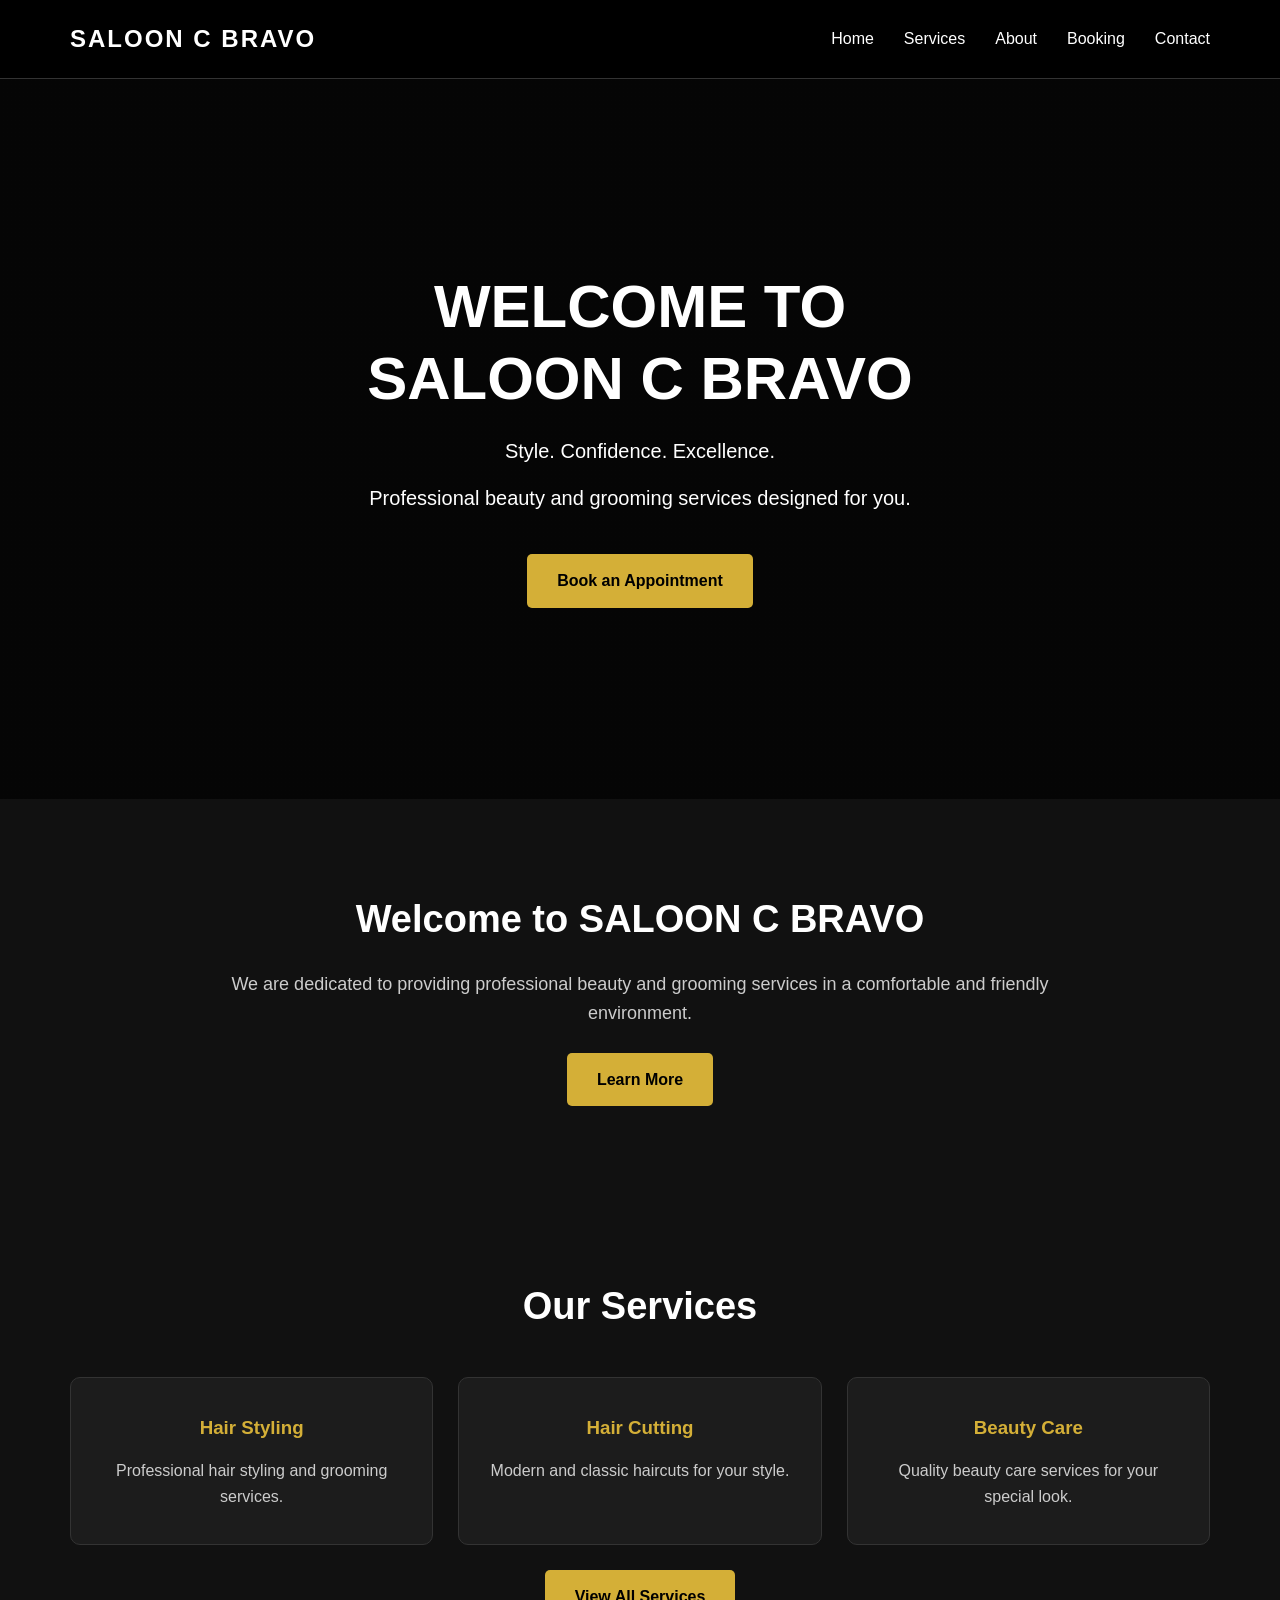
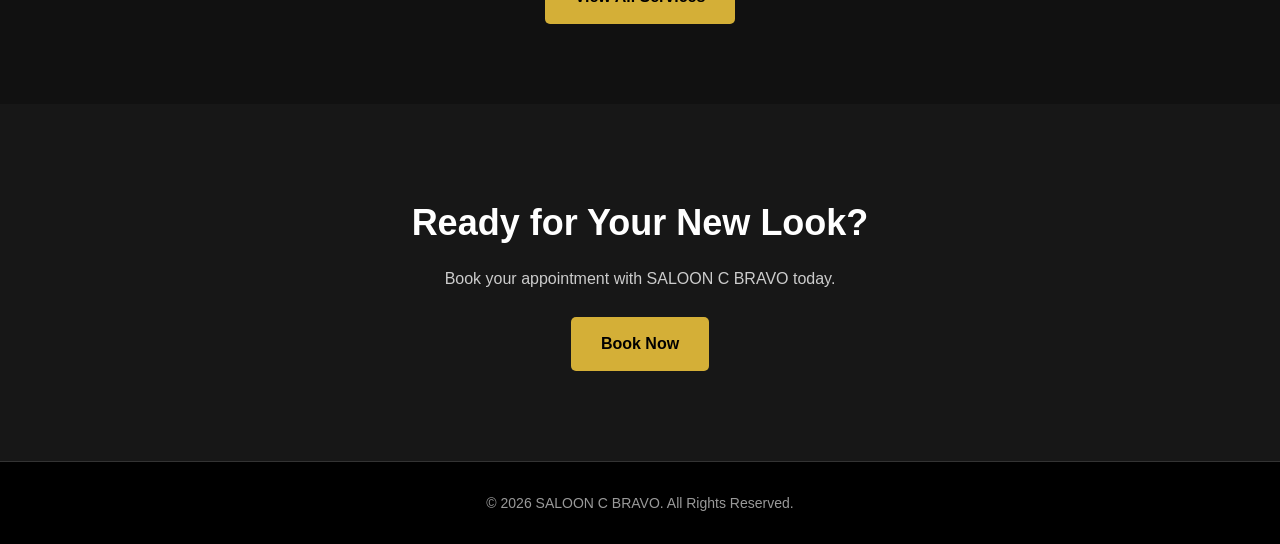
==== index.html @ e82758f7 "Add files via upload" ====
<!DOCTYPE html>
<html lang="en">

<head>
    <meta charset="UTF-8">
    <meta name="viewport" content="width=device-width, initial-scale=1.0">

    <title>SALOON C BRAVO</title>

    <link rel="stylesheet" href="style.css">
</head>

<body>

    <!-- Navigation -->
    <header>
        <nav class="navbar">

            <div class="logo">
                SALOON C BRAVO
            </div>

            <ul class="nav-links">
                <li><a href="index.html">Home</a></li>
                <li><a href="services.html">Services</a></li>
                <li><a href="about.html">About</a></li>
                <li><a href="booking.html">Booking</a></li>
                <li><a href="contact.html">Contact</a></li>
            </ul>

        </nav>
    </header>


    <!-- Home Section -->
    <main>

        <section class="hero">

            <div class="hero-content">

                <h1>WELCOME TO<br>SALOON C BRAVO</h1>

                <p>
                    Style. Confidence. Excellence.
                </p>

                <p>
                    Professional beauty and grooming services
                    designed for you.
                </p>

                <a href="booking.html" class="btn">
                    Book an Appointment
                </a>

            </div>

        </section>


        <!-- Introduction -->
        <section class="intro">

            <h2>Welcome to SALOON C BRAVO</h2>

            <p>
                We are dedicated to providing professional
                beauty and grooming services in a comfortable
                and friendly environment.
            </p>

            <a href="about.html" class="btn">
                Learn More
            </a>

        </section>


        <!-- Services Preview -->
        <section class="services-preview">

            <h2>Our Services</h2>

            <div class="service-cards">

                <div class="service-card">
                    <h3>Hair Styling</h3>
                    <p>
                        Professional hair styling and grooming
                        services.
                    </p>
                </div>

                <div class="service-card">
                    <h3>Hair Cutting</h3>
                    <p>
                        Modern and classic haircuts
                        for your style.
                    </p>
                </div>

                <div class="service-card">
                    <h3>Beauty Care</h3>
                    <p>
                        Quality beauty care services
                        for your special look.
                    </p>
                </div>

            </div>

            <a href="services.html" class="btn">
                View All Services
            </a>

        </section>


        <!-- Booking Preview -->
        <section class="booking-preview">

            <h2>Ready for Your New Look?</h2>

            <p>
                Book your appointment with SALOON C BRAVO today.
            </p>

            <a href="booking.html" class="btn">
                Book Now
            </a>

        </section>

    </main>


    <!-- Footer -->
    <footer>

        <p>
            © 2026 SALOON C BRAVO. All Rights Reserved.
        </p>

    </footer>


    <script src="script.js"></script>

</body>

</html>
---- style.css ----
/* ========================================
   SALOON C BRAVO
   Main Website Styles
======================================== */


/* ========================================
   GENERAL
======================================== */

* {
    margin: 0;
    padding: 0;
    box-sizing: border-box;
}

html {
    scroll-behavior: smooth;
}

body {
    font-family: Arial, Helvetica, sans-serif;
    background: #111111;
    color: #ffffff;
    line-height: 1.6;
}


/* ========================================
   NAVIGATION
======================================== */

header {
    width: 100%;
    background: #000000;
    border-bottom: 1px solid #333333;
}

.navbar {
    max-width: 1200px;
    margin: auto;
    padding: 20px 30px;

    display: flex;
    justify-content: space-between;
    align-items: center;
}

.logo {
    font-size: 24px;
    font-weight: bold;
    letter-spacing: 2px;
}

.nav-links {
    list-style: none;

    display: flex;
    gap: 30px;
}

.nav-links a {
    color: #ffffff;
    text-decoration: none;
    font-size: 16px;
    transition: 0.3s;
}

.nav-links a:hover {
    color: #d4af37;
}


/* ========================================
   HERO
======================================== */

.hero {
    min-height: 80vh;

    display: flex;
    justify-content: center;
    align-items: center;

    text-align: center;

    padding: 60px 20px;

    background:
        linear-gradient(
            rgba(0, 0, 0, 0.7),
            rgba(0, 0, 0, 0.7)
        );
}

.hero-content {
    max-width: 800px;
}

.hero h1 {
    font-size: 60px;
    line-height: 1.2;
    margin-bottom: 20px;
}

.hero p {
    font-size: 20px;
    margin-bottom: 15px;
}


/* ========================================
   BUTTON
======================================== */

.btn {
    display: inline-block;

    margin-top: 25px;
    padding: 14px 30px;

    background: #d4af37;
    color: #000000;

    text-decoration: none;

    border: none;
    border-radius: 5px;

    font-size: 16px;
    font-weight: bold;

    cursor: pointer;

    transition: 0.3s;
}

.btn:hover {
    background: #ffffff;
    transform: translateY(-2px);
}


/* ========================================
   INTRODUCTION
======================================== */

.intro {
    max-width: 900px;
    margin: auto;

    padding: 90px 20px;

    text-align: center;
}

.intro h2 {
    font-size: 38px;
    margin-bottom: 20px;
}

.intro p {
    color: #cccccc;
    font-size: 18px;
}


/* ========================================
   SERVICES
======================================== */

.services-preview,
.services-page {
    max-width: 1200px;
    margin: auto;

    padding: 80px 30px;

    text-align: center;
}

.services-preview h2,
.services-page h2 {
    margin-bottom: 40px;
    font-size: 38px;
}

.service-cards {
    display: grid;

    grid-template-columns:
        repeat(3, 1fr);

    gap: 25px;
}

.service-card {
    background: #1c1c1c;

    padding: 35px 25px;

    border: 1px solid #333333;
    border-radius: 10px;

    transition: 0.3s;
}

.service-card:hover {
    transform: translateY(-5px);
    border-color: #d4af37;
}

.service-card h2,
.service-card h3 {
    margin-bottom: 15px;
}

.service-card h3 {
    color: #d4af37;
}

.service-card p {
    color: #cccccc;
}


/* ========================================
   PAGE HEADER
======================================== */

.page-header {
    text-align: center;

    padding: 100px 20px 60px;

    background: #171717;
}

.page-header h1 {
    font-size: 50px;
    margin-bottom: 15px;
}

.page-header p {
    color: #cccccc;
    font-size: 18px;
}


/* ========================================
   ABOUT PAGE
======================================== */

.about-page {
    max-width: 1000px;
    margin: auto;

    padding: 80px 30px;
}

.about-content {
    background: #1c1c1c;

    padding: 35px;

    margin-bottom: 25px;

    border-radius: 10px;
    border: 1px solid #333333;
}

.about-content h2 {
    color: #d4af37;
    margin-bottom: 20px;
}

.about-content p {
    color: #cccccc;
    margin-bottom: 15px;
}

.about-list {
    padding-left: 25px;
}

.about-list li {
    margin-bottom: 10px;
    color: #cccccc;
}


/* ========================================
   BOOKING
======================================== */

.booking-page {
    max-width: 800px;
    margin: auto;

    padding: 80px 20px;
}

.booking-container {
    background: #1c1c1c;

    padding: 40px;

    border-radius: 10px;
    border: 1px solid #333333;
}

.booking-container h2 {
    text-align: center;
    margin-bottom: 30px;
}


/* ========================================
   FORMS
======================================== */

.form-group {
    margin-bottom: 20px;
}

.form-group label {
    display: block;

    margin-bottom: 8px;

    font-weight: bold;
}

.form-group input,
.form-group select,
.form-group textarea {
    width: 100%;

    padding: 13px;

    background: #111111;
    color: #ffffff;

    border: 1px solid #444444;
    border-radius: 5px;

    font-size: 16px;

    outline: none;
}

.form-group input:focus,
.form-group select:focus,
.form-group textarea:focus {
    border-color: #d4af37;
}

.form-group textarea {
    resize: vertical;
}


/* ========================================
   CONTACT
======================================== */

.contact-page {
    max-width: 1100px;
    margin: auto;

    padding: 80px 30px;

    display: grid;

    grid-template-columns:
        1fr 1fr;

    gap: 40px;
}

.contact-info,
.contact-form {
    background: #1c1c1c;

    padding: 35px;

    border-radius: 10px;
    border: 1px solid #333333;
}

.contact-info h2,
.contact-form h2 {
    margin-bottom: 25px;
}

.contact-info > p {
    color: #cccccc;
    margin-bottom: 30px;
}

.contact-item {
    margin-bottom: 25px;
}

.contact-item h3 {
    color: #d4af37;
    margin-bottom: 5px;
}

.contact-item p {
    color: #cccccc;
}


/* ========================================
   BOOKING PREVIEW
======================================== */

.booking-preview {
    padding: 90px 20px;

    text-align: center;

    background: #171717;
}

.booking-preview h2 {
    font-size: 36px;
    margin-bottom: 15px;
}

.booking-preview p {
    color: #cccccc;
}


/* ========================================
   FOOTER
======================================== */

footer {
    background: #000000;

    text-align: center;

    padding: 30px 20px;

    border-top: 1px solid #333333;
}

footer p {
    color: #999999;
    font-size: 14px;
}


/* ========================================
   MOBILE RESPONSIVE
======================================== */

@media (max-width: 768px) {

    .navbar {
        flex-direction: column;
        gap: 20px;
    }

    .nav-links {
        flex-wrap: wrap;
        justify-content: center;
        gap: 15px;
    }

    .hero h1 {
        font-size: 40px;
    }

    .hero p {
        font-size: 17px;
    }

    .service-cards {
        grid-template-columns: 1fr;
    }

    .contact-page {
        grid-template-columns: 1fr;
    }

    .page-header h1 {
        font-size: 38px;
    }

    .booking-container {
        padding: 25px;
    }

}
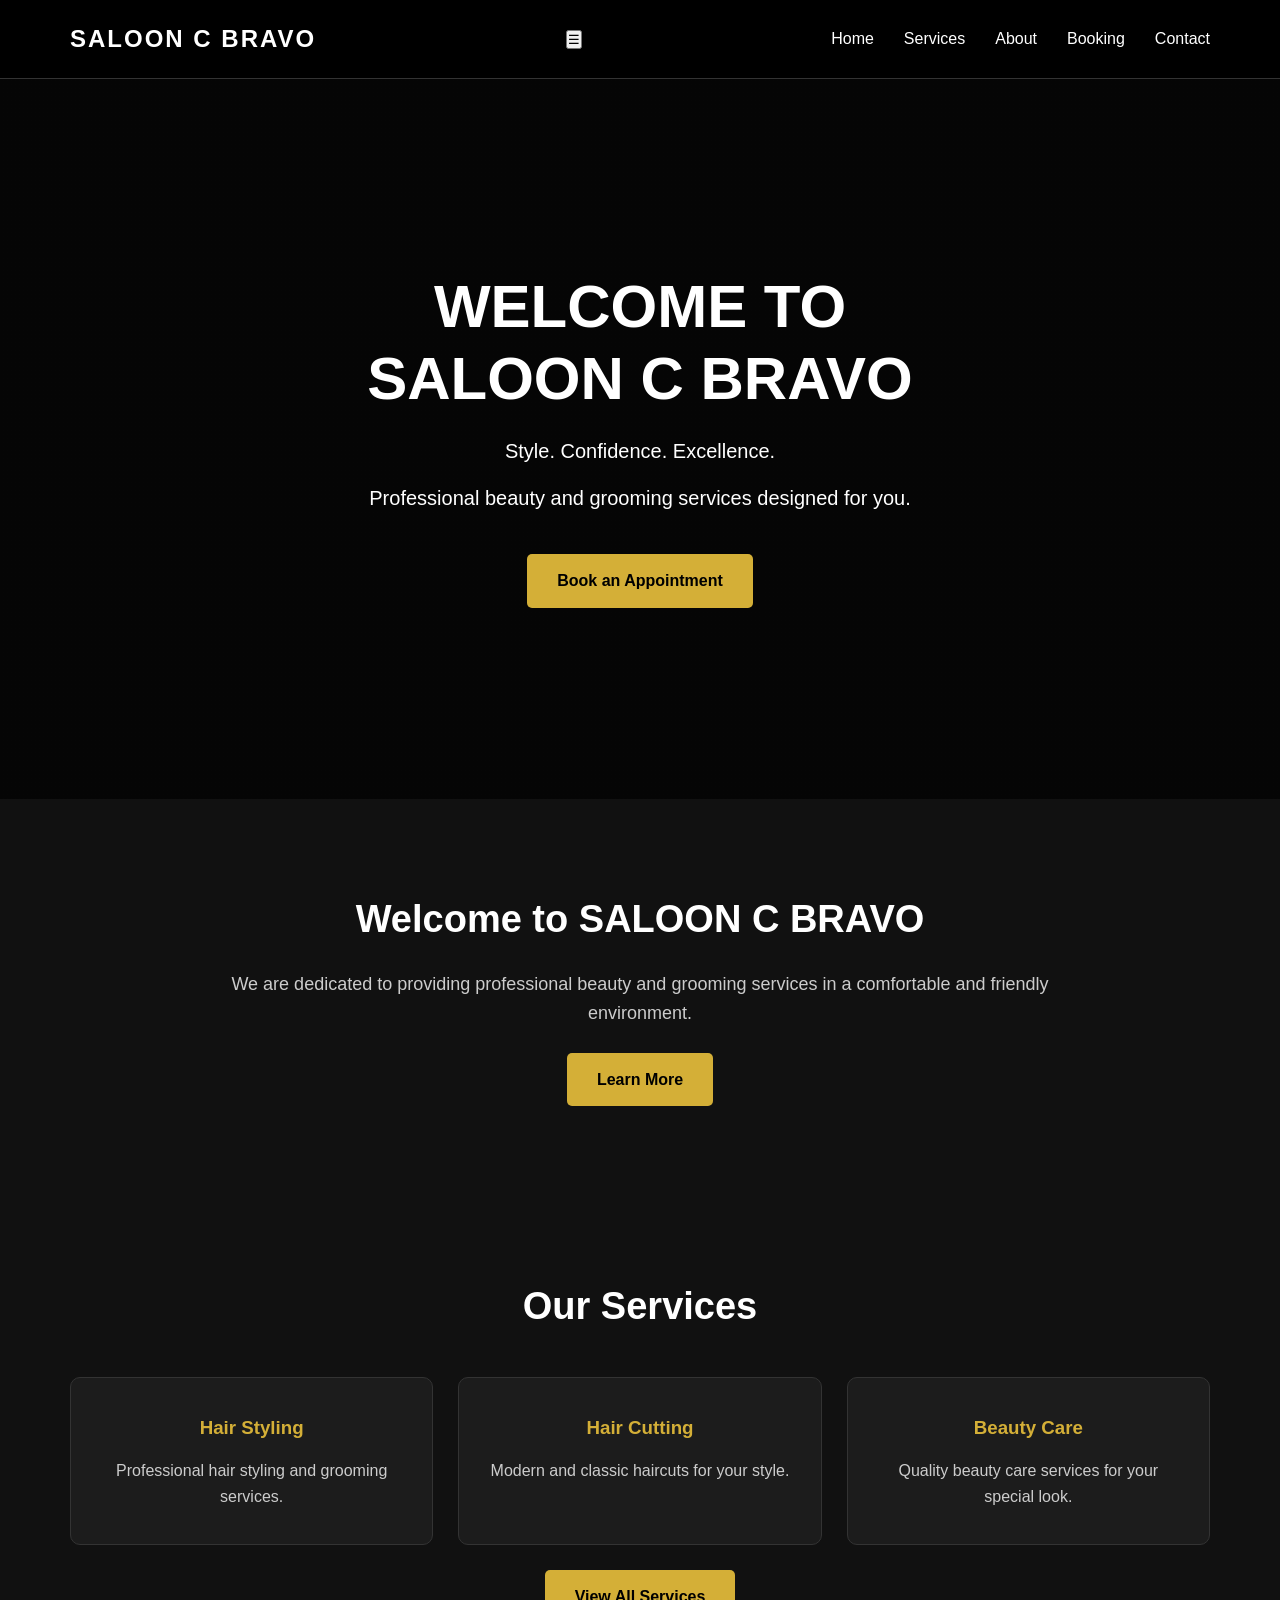
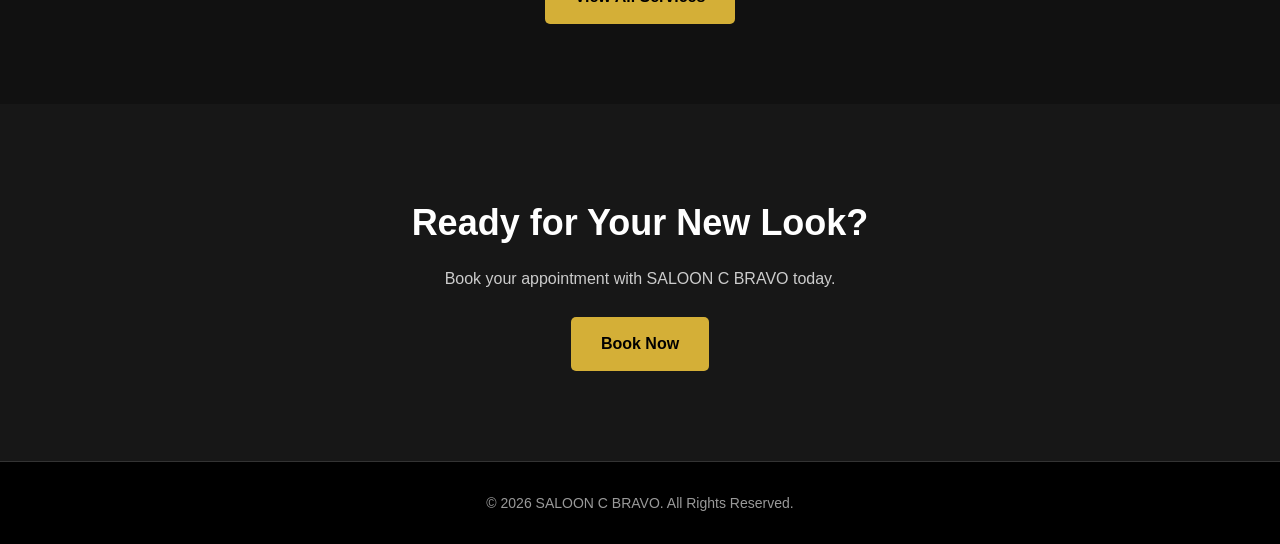
==== commit 857047dd: "Update index.html" ====
--- a/index.html
+++ b/index.html
@@ -2,55 +2,128 @@
 <html lang="en">
 
 <head>
+
     <meta charset="UTF-8">
-    <meta name="viewport" content="width=device-width, initial-scale=1.0">
+
+    <meta
+        name="viewport"
+        content="width=device-width, initial-scale=1.0"
+    >
 
     <title>SALOON C BRAVO</title>
 
     <link rel="stylesheet" href="style.css">
+
 </head>
 
+
 <body>
 
-    <!-- Navigation -->
+
+    <!-- ==============================
+         HEADER
+    =============================== -->
+
     <header>
+
         <nav class="navbar">
 
             <div class="logo">
                 SALOON C BRAVO
             </div>
 
-            <ul class="nav-links">
-                <li><a href="index.html">Home</a></li>
-                <li><a href="services.html">Services</a></li>
-                <li><a href="about.html">About</a></li>
-                <li><a href="booking.html">Booking</a></li>
-                <li><a href="contact.html">Contact</a></li>
+
+            <!-- Mobile Menu Button -->
+
+            <button
+                class="menu-toggle"
+                id="menuToggle"
+                type="button"
+            >
+                ☰
+            </button>
+
+
+            <!-- Navigation -->
+
+            <ul
+                class="nav-links"
+                id="navLinks"
+            >
+
+                <li>
+                    <a href="index.html">
+                        Home
+                    </a>
+                </li>
+
+                <li>
+                    <a href="services.html">
+                        Services
+                    </a>
+                </li>
+
+                <li>
+                    <a href="about.html">
+                        About
+                    </a>
+                </li>
+
+                <li>
+                    <a href="booking.html">
+                        Booking
+                    </a>
+                </li>
+
+                <li>
+                    <a href="contact.html">
+                        Contact
+                    </a>
+                </li>
+
             </ul>
 
         </nav>
+
     </header>
 
 
-    <!-- Home Section -->
+
+    <!-- ==============================
+         MAIN
+    =============================== -->
+
     <main>
 
+
+        <!-- HERO -->
+
         <section class="hero">
 
             <div class="hero-content">
 
-                <h1>WELCOME TO<br>SALOON C BRAVO</h1>
+                <h1>
+                    WELCOME TO
+                    <br>
+                    SALOON C BRAVO
+                </h1>
+
 
                 <p>
                     Style. Confidence. Excellence.
                 </p>
 
+
                 <p>
-                    Professional beauty and grooming services
-                    designed for you.
+                    Professional beauty and grooming
+                    services designed for you.
                 </p>
 
-                <a href="booking.html" class="btn">
+
+                <a
+                    href="booking.html"
+                    class="btn"
+                >
                     Book an Appointment
                 </a>
 
@@ -59,94 +132,151 @@
         </section>
 
 
-        <!-- Introduction -->
+
+        <!-- INTRO -->
+
         <section class="intro">
 
-            <h2>Welcome to SALOON C BRAVO</h2>
+            <h2>
+                Welcome to SALOON C BRAVO
+            </h2>
+
 
             <p>
-                We are dedicated to providing professional
-                beauty and grooming services in a comfortable
-                and friendly environment.
+                We are dedicated to providing
+                professional beauty and grooming
+                services in a comfortable and
+                friendly environment.
             </p>
 
-            <a href="about.html" class="btn">
+
+            <a
+                href="about.html"
+                class="btn"
+            >
                 Learn More
             </a>
 
         </section>
 
 
-        <!-- Services Preview -->
+
+        <!-- SERVICES -->
+
         <section class="services-preview">
 
-            <h2>Our Services</h2>
+            <h2>
+                Our Services
+            </h2>
+
 
             <div class="service-cards">
 
+
                 <div class="service-card">
-                    <h3>Hair Styling</h3>
+
+                    <h3>
+                        Hair Styling
+                    </h3>
+
                     <p>
-                        Professional hair styling and grooming
-                        services.
+                        Professional hair styling
+                        and grooming services.
                     </p>
+
                 </div>
 
+
+
                 <div class="service-card">
-                    <h3>Hair Cutting</h3>
+
+                    <h3>
+                        Hair Cutting
+                    </h3>
+
                     <p>
                         Modern and classic haircuts
                         for your style.
                     </p>
+
                 </div>
 
+
+
                 <div class="service-card">
-                    <h3>Beauty Care</h3>
+
+                    <h3>
+                        Beauty Care
+                    </h3>
+
                     <p>
                         Quality beauty care services
                         for your special look.
                     </p>
+
                 </div>
 
+
             </div>
 
-            <a href="services.html" class="btn">
+
+            <a
+                href="services.html"
+                class="btn"
+            >
                 View All Services
             </a>
 
         </section>
 
 
-        <!-- Booking Preview -->
+
+        <!-- BOOKING -->
+
         <section class="booking-preview">
 
-            <h2>Ready for Your New Look?</h2>
+            <h2>
+                Ready for Your New Look?
+            </h2>
+
 
             <p>
-                Book your appointment with SALOON C BRAVO today.
+                Book your appointment with
+                SALOON C BRAVO today.
             </p>
 
-            <a href="booking.html" class="btn">
+
+            <a
+                href="booking.html"
+                class="btn"
+            >
                 Book Now
             </a>
 
         </section>
 
+
     </main>
 
 
-    <!-- Footer -->
+
+    <!-- ==============================
+         FOOTER
+    =============================== -->
+
     <footer>
 
         <p>
-            © 2026 SALOON C BRAVO. All Rights Reserved.
+            © 2026 SALOON C BRAVO.
+            All Rights Reserved.
         </p>
 
     </footer>
 
 
+
     <script src="script.js"></script>
 
 </body>
 
-</html>+</html>
--- a/style.css
+++ b/style.css
@@ -1,6 +1,6 @@
 /* ========================================
    SALOON C BRAVO
-   Main Website Styles
+   Mobile Responsive Website
 ======================================== */
 
 
@@ -23,6 +23,12 @@
     background: #111111;
     color: #ffffff;
     line-height: 1.6;
+    overflow-x: hidden;
+}
+
+img {
+    max-width: 100%;
+    height: auto;
 }
 
 
@@ -50,6 +56,7 @@
     font-size: 24px;
     font-weight: bold;
     letter-spacing: 2px;
+    white-space: nowrap;
 }
 
 .nav-links {
@@ -94,6 +101,7 @@
 }
 
 .hero-content {
+    width: 100%;
     max-width: 800px;
 }
 
@@ -455,44 +463,215 @@
 
 
 /* ========================================
-   MOBILE RESPONSIVE
-======================================== */
-
-@media (max-width: 768px) {
+   TABLET
+======================================== */
+
+@media (max-width: 900px) {
 
     .navbar {
+        padding: 20px;
+    }
+
+    .nav-links {
+        gap: 18px;
+    }
+
+    .hero h1 {
+        font-size: 50px;
+    }
+
+    .service-cards {
+        grid-template-columns: repeat(2, 1fr);
+    }
+
+    .contact-page {
+        grid-template-columns: 1fr;
+    }
+}
+
+
+/* ========================================
+   MOBILE
+======================================== */
+
+@media (max-width: 600px) {
+
+    /* Navigation */
+
+    .navbar {
+        padding: 18px 15px;
+
         flex-direction: column;
-        gap: 20px;
+
+        gap: 18px;
+    }
+
+    .logo {
+        font-size: 20px;
+        text-align: center;
     }
 
     .nav-links {
-        flex-wrap: wrap;
-        justify-content: center;
-        gap: 15px;
+        width: 100%;
+
+        display: grid;
+
+        grid-template-columns: repeat(2, 1fr);
+
+        gap: 8px;
+
+        text-align: center;
+    }
+
+    .nav-links a {
+        display: block;
+
+        padding: 9px 5px;
+
+        background: #171717;
+
+        border-radius: 5px;
+
+        font-size: 14px;
+    }
+
+
+    /* Hero */
+
+    .hero {
+        min-height: 70vh;
+
+        padding: 50px 15px;
     }
 
     .hero h1 {
-        font-size: 40px;
+        font-size: 36px;
     }
 
     .hero p {
-        font-size: 17px;
+        font-size: 16px;
+    }
+
+    .btn {
+        width: 100%;
+
+        max-width: 300px;
+
+        text-align: center;
+
+        padding: 13px 20px;
+    }
+
+
+    /* Introduction */
+
+    .intro {
+        padding: 60px 20px;
+    }
+
+    .intro h2 {
+        font-size: 30px;
+    }
+
+    .intro p {
+        font-size: 16px;
+    }
+
+
+    /* Services */
+
+    .services-preview,
+    .services-page {
+        padding: 60px 15px;
+    }
+
+    .services-preview h2,
+    .services-page h2 {
+        font-size: 30px;
+
+        margin-bottom: 30px;
     }
 
     .service-cards {
         grid-template-columns: 1fr;
-    }
+
+        gap: 18px;
+    }
+
+    .service-card {
+        padding: 28px 20px;
+    }
+
+
+    /* Page Header */
+
+    .page-header {
+        padding: 70px 15px 45px;
+    }
+
+    .page-header h1 {
+        font-size: 34px;
+    }
+
+    .page-header p {
+        font-size: 16px;
+    }
+
+
+    /* About */
+
+    .about-page {
+        padding: 50px 15px;
+    }
+
+    .about-content {
+        padding: 25px 20px;
+    }
+
+
+    /* Booking */
+
+    .booking-page {
+        padding: 50px 15px;
+    }
+
+    .booking-container {
+        padding: 25px 18px;
+    }
+
+
+    /* Contact */
 
     .contact-page {
-        grid-template-columns: 1fr;
-    }
-
-    .page-header h1 {
-        font-size: 38px;
-    }
-
-    .booking-container {
-        padding: 25px;
-    }
-
-}+        padding: 50px 15px;
+
+        gap: 20px;
+    }
+
+    .contact-info,
+    .contact-form {
+        padding: 25px 18px;
+    }
+
+
+    /* Booking Preview */
+
+    .booking-preview {
+        padding: 60px 20px;
+    }
+
+    .booking-preview h2 {
+        font-size: 28px;
+    }
+
+
+    /* Footer */
+
+    footer {
+        padding: 25px 15px;
+    }
+
+    footer p {
+        font-size: 13px;
+    }
+}
